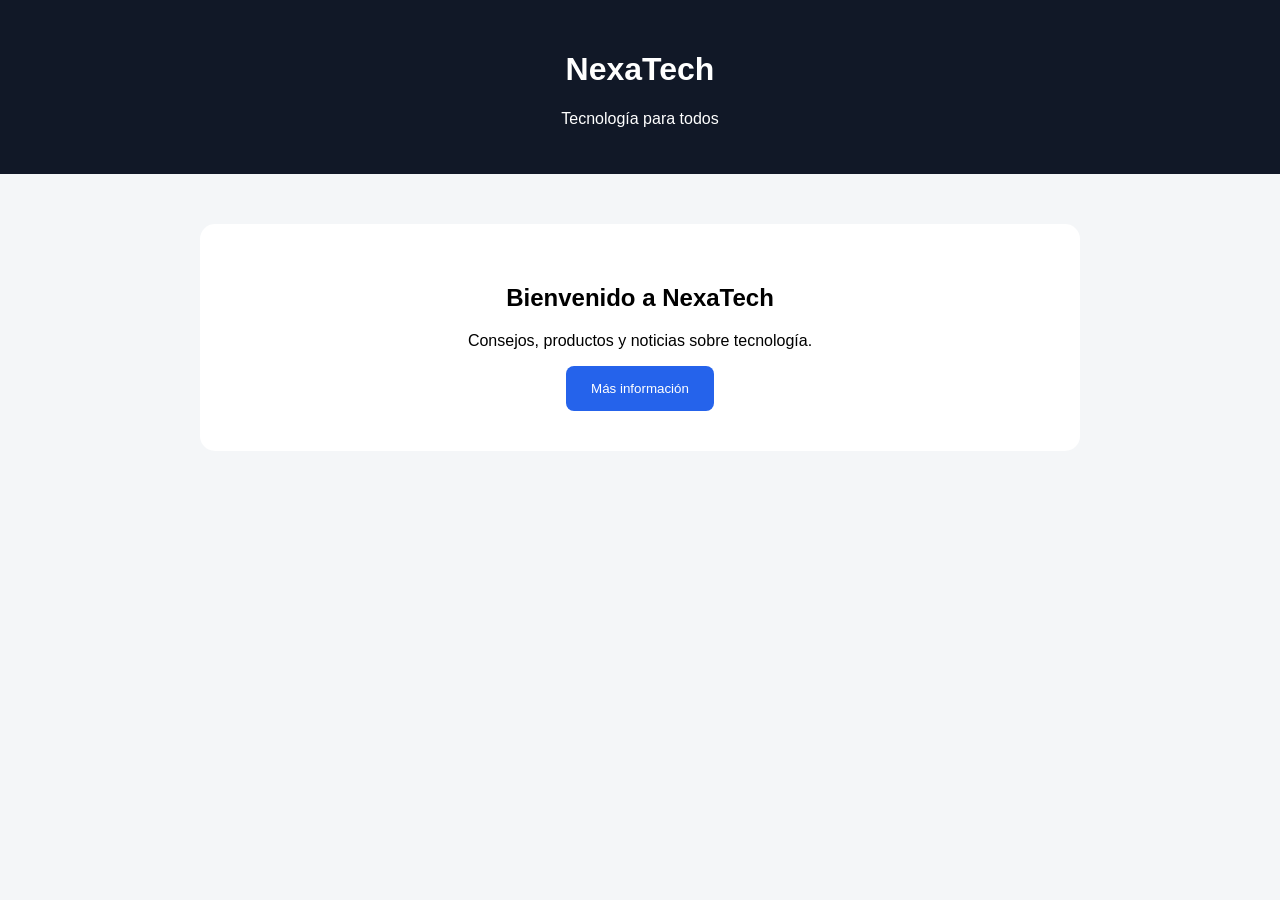
==== index.html @ 6761da85 "Primera versión de mi web" ====
<!DOCTYPE html>
<html lang="es">
<head>
    <meta charset="UTF-8">
    <meta name="viewport" content="width=device-width, initial-scale=1.0">
    <title>NexaTech</title>

    <style>
        body {
            font-family: Arial, sans-serif;
            margin: 0;
            background: #f4f6f8;
            text-align: center;
        }

        header {
            background: #111827;
            color: white;
            padding: 30px;
        }

        main {
            max-width: 800px;
            margin: 50px auto;
            background: white;
            padding: 40px;
            border-radius: 15px;
        }

        button {
            background: #2563eb;
            color: white;
            border: none;
            padding: 15px 25px;
            border-radius: 8px;
        }
    </style>
</head>

<body>

    <header>
        <h1>NexaTech</h1>
        <p>Tecnología para todos</p>
    </header>

    <main>
        <h2>Bienvenido a NexaTech</h2>

        <p>
            Consejos, productos y noticias sobre tecnología.
        </p>

        <button>Más información</button>
    </main>

</body>
</html>
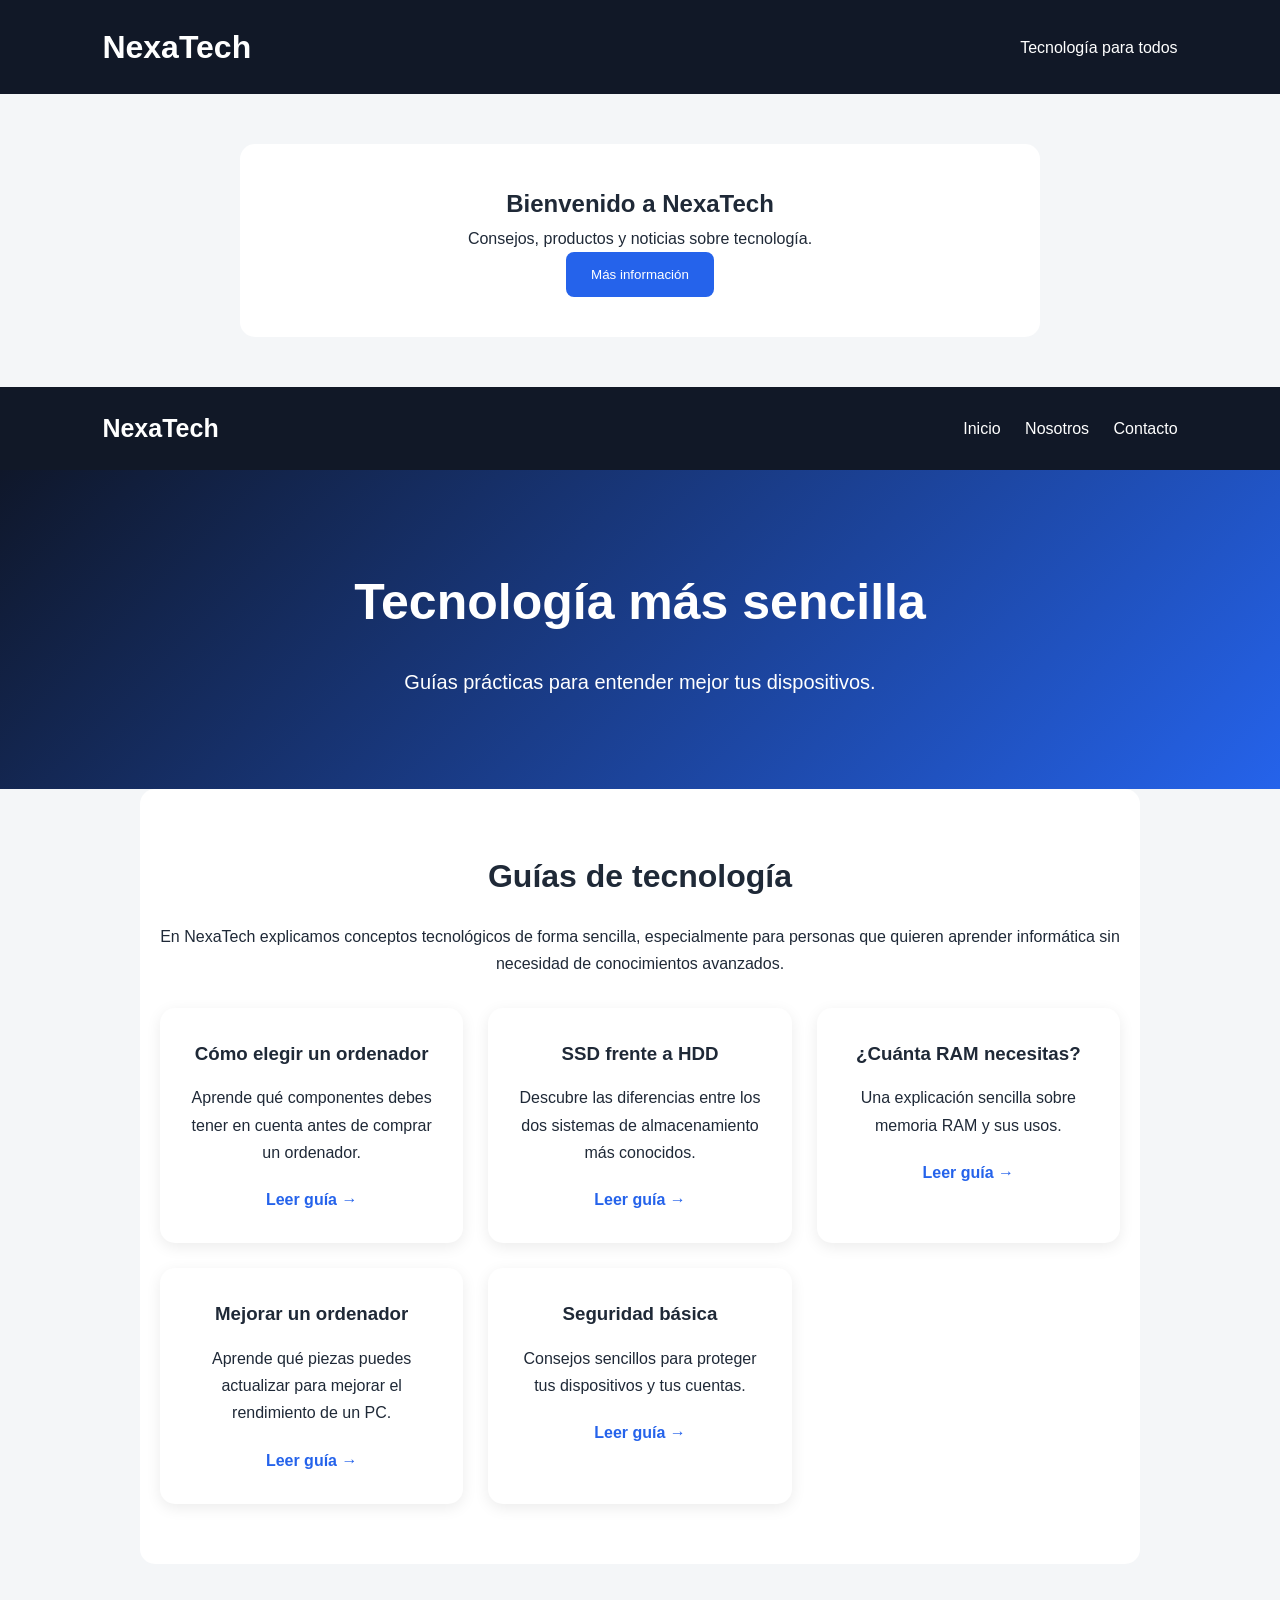
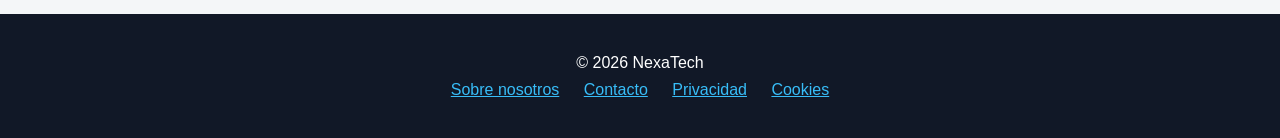
==== commit b05ba911: "Añadir contenido y páginas legales" ====
--- a/index.html
+++ b/index.html
@@ -56,3 +56,103 @@
 
 </body>
 </html>
+<!DOCTYPE html>
+<html lang="es">
+<head>
+    <meta charset="UTF-8">
+    <meta name="viewport" content="width=device-width, initial-scale=1.0">
+    <title>NexaTech | Tecnología sencilla</title>
+    <meta name="description" content="NexaTech ofrece guías y consejos prácticos sobre ordenadores, componentes, seguridad y tecnología.">
+    <link rel="stylesheet" href="css/estilo.css">
+</head>
+
+<body>
+
+<header>
+    <div class="logo">NexaTech</div>
+
+    <nav>
+        <a href="index.html">Inicio</a>
+        <a href="sobre-nosotros.html">Nosotros</a>
+        <a href="contacto.html">Contacto</a>
+    </nav>
+</header>
+
+<section class="hero">
+    <h1>Tecnología más sencilla</h1>
+    <p>Guías prácticas para entender mejor tus dispositivos.</p>
+</section>
+
+<main class="container">
+
+    <h1>Guías de tecnología</h1>
+
+    <p>
+        En NexaTech explicamos conceptos tecnológicos de forma sencilla,
+        especialmente para personas que quieren aprender informática
+        sin necesidad de conocimientos avanzados.
+    </p>
+
+    <div class="cards">
+
+        <div class="card">
+            <h3>Cómo elegir un ordenador</h3>
+            <p>
+                Aprende qué componentes debes tener en cuenta antes
+                de comprar un ordenador.
+            </p>
+            <a href="guias/elegir-ordenador.html">Leer guía →</a>
+        </div>
+
+        <div class="card">
+            <h3>SSD frente a HDD</h3>
+            <p>
+                Descubre las diferencias entre los dos sistemas
+                de almacenamiento más conocidos.
+            </p>
+            <a href="guias/ssd-vs-hdd.html">Leer guía →</a>
+        </div>
+
+        <div class="card">
+            <h3>¿Cuánta RAM necesitas?</h3>
+            <p>
+                Una explicación sencilla sobre memoria RAM y sus usos.
+            </p>
+            <a href="guias/cuanta-ram.html">Leer guía →</a>
+        </div>
+
+        <div class="card">
+            <h3>Mejorar un ordenador</h3>
+            <p>
+                Aprende qué piezas puedes actualizar para mejorar
+                el rendimiento de un PC.
+            </p>
+            <a href="guias/mejorar-pc.html">Leer guía →</a>
+        </div>
+
+        <div class="card">
+            <h3>Seguridad básica</h3>
+            <p>
+                Consejos sencillos para proteger tus dispositivos
+                y tus cuentas.
+            </p>
+            <a href="guias/seguridad-basica.html">Leer guía →</a>
+        </div>
+
+    </div>
+
+</main>
+
+<footer>
+    <p>© 2026 NexaTech</p>
+
+    <p>
+        <a href="sobre-nosotros.html">Sobre nosotros</a>
+        <a href="contacto.html">Contacto</a>
+        <a href="privacidad.html">Privacidad</a>
+        <a href="cookies.html">Cookies</a>
+    </p>
+</footer>
+
+</body>
+</html>
--- a/css/estilo.css
+++ b/css/estilo.css
@@ -0,0 +1,147 @@
+* {
+    box-sizing: border-box;
+    margin: 0;
+    padding: 0;
+}
+
+body {
+    font-family: Arial, sans-serif;
+    background: #f4f6f8;
+    color: #1f2937;
+    line-height: 1.7;
+}
+
+header {
+    background: #111827;
+    color: white;
+    padding: 20px 8%;
+    display: flex;
+    justify-content: space-between;
+    align-items: center;
+}
+
+.logo {
+    font-size: 25px;
+    font-weight: bold;
+}
+
+nav a {
+    color: white;
+    text-decoration: none;
+    margin-left: 20px;
+}
+
+nav a:hover {
+    color: #38bdf8;
+}
+
+.hero {
+    background: linear-gradient(135deg, #0f172a, #2563eb);
+    color: white;
+    text-align: center;
+    padding: 90px 20px;
+}
+
+.hero h1 {
+    font-size: 50px;
+    margin-bottom: 20px;
+}
+
+.hero p {
+    font-size: 20px;
+}
+
+.container {
+    max-width: 1000px;
+    margin: auto;
+    padding: 60px 20px;
+}
+
+.container h1,
+.container h2 {
+    margin-bottom: 20px;
+}
+
+.container p {
+    margin-bottom: 20px;
+}
+
+.cards {
+    display: grid;
+    grid-template-columns: repeat(3, 1fr);
+    gap: 25px;
+    margin-top: 30px;
+}
+
+.card {
+    background: white;
+    padding: 30px;
+    border-radius: 15px;
+    box-shadow: 0 4px 15px rgba(0,0,0,.08);
+}
+
+.card h3 {
+    margin-bottom: 15px;
+}
+
+.card a {
+    color: #2563eb;
+    text-decoration: none;
+    font-weight: bold;
+}
+
+.article {
+    background: white;
+    padding: 40px;
+    border-radius: 15px;
+    box-shadow: 0 4px 15px rgba(0,0,0,.08);
+}
+
+.article h1 {
+    font-size: 40px;
+}
+
+.article h2 {
+    margin-top: 35px;
+}
+
+.article ul {
+    margin: 20px 0 20px 30px;
+}
+
+footer {
+    background: #111827;
+    color: white;
+    padding: 35px 20px;
+    text-align: center;
+    margin-top: 50px;
+}
+
+footer a {
+    color: #38bdf8;
+    margin: 0 10px;
+}
+
+@media (max-width: 700px) {
+    header {
+        flex-direction: column;
+        gap: 15px;
+    }
+
+    nav a {
+        margin: 5px;
+        display: inline-block;
+    }
+
+    .hero h1 {
+        font-size: 35px;
+    }
+
+    .cards {
+        grid-template-columns: 1fr;
+    }
+
+    .article {
+        padding: 25px;
+    }
+}
